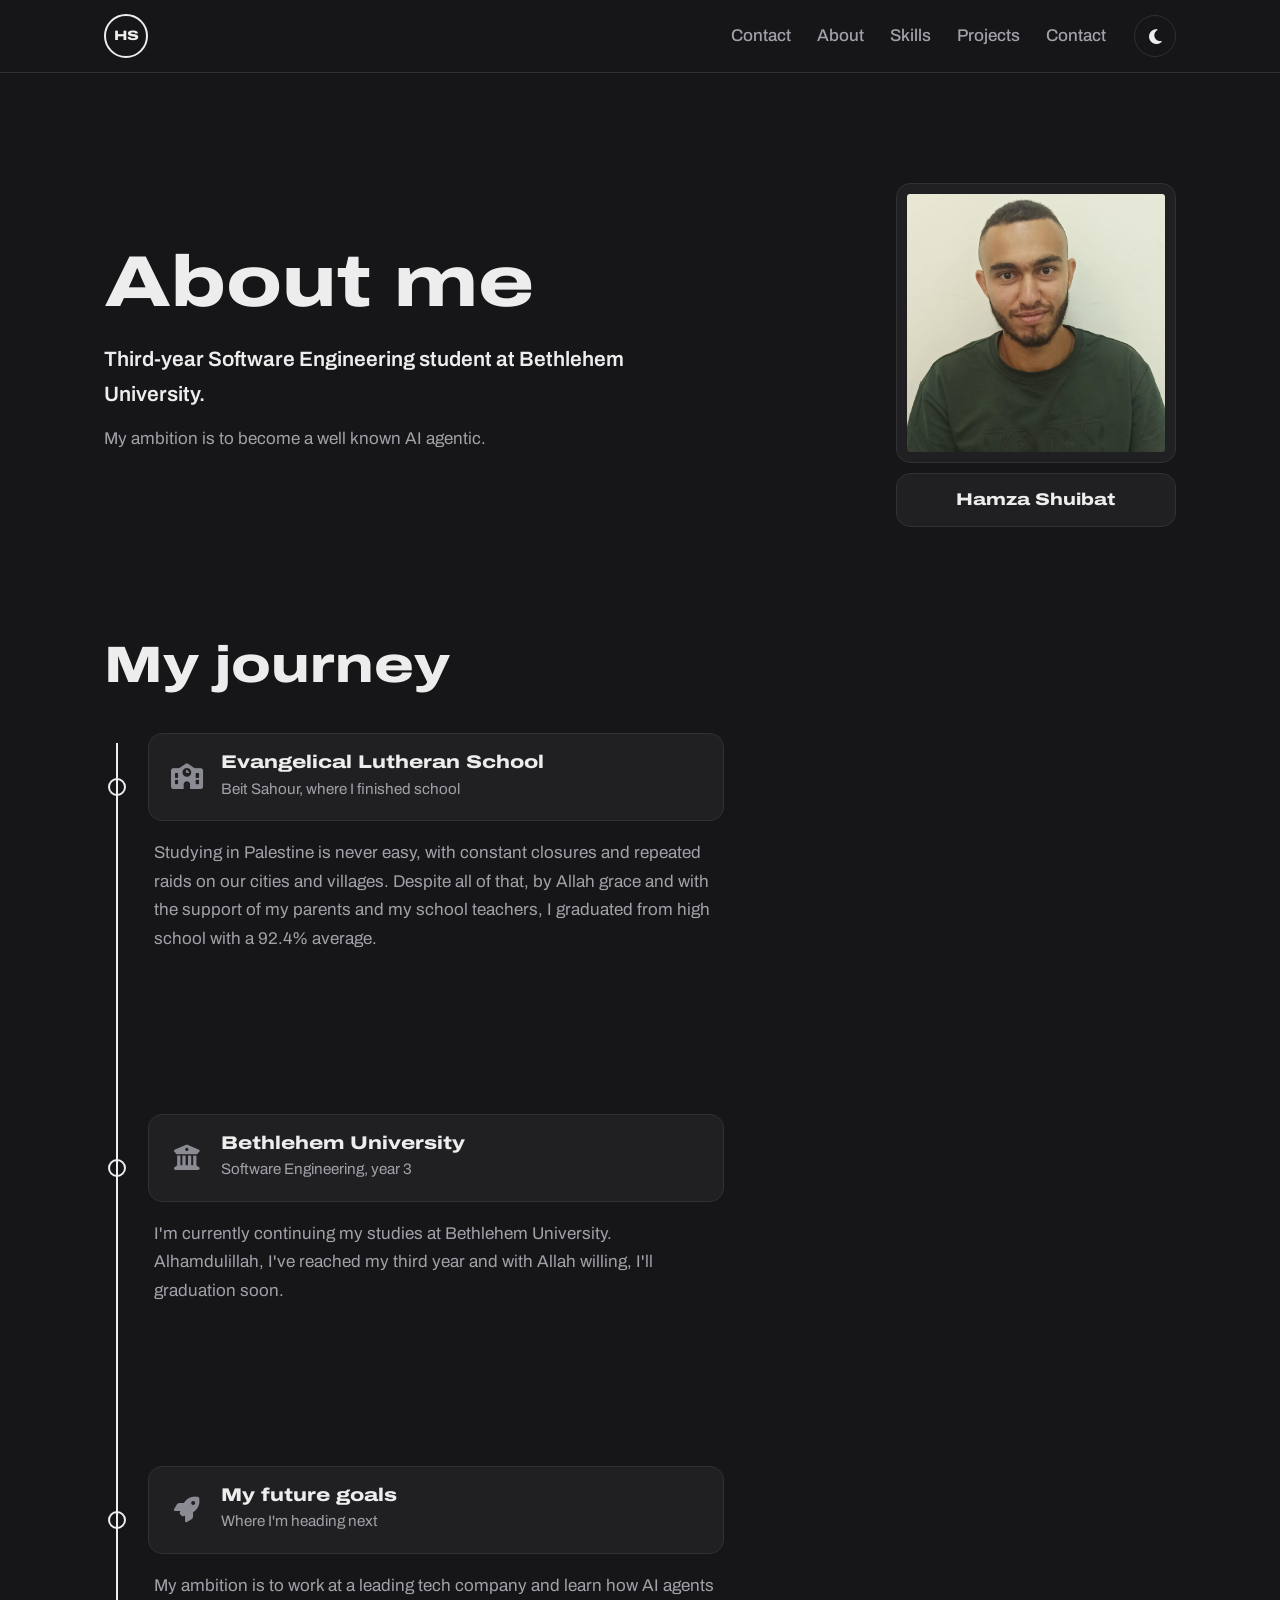
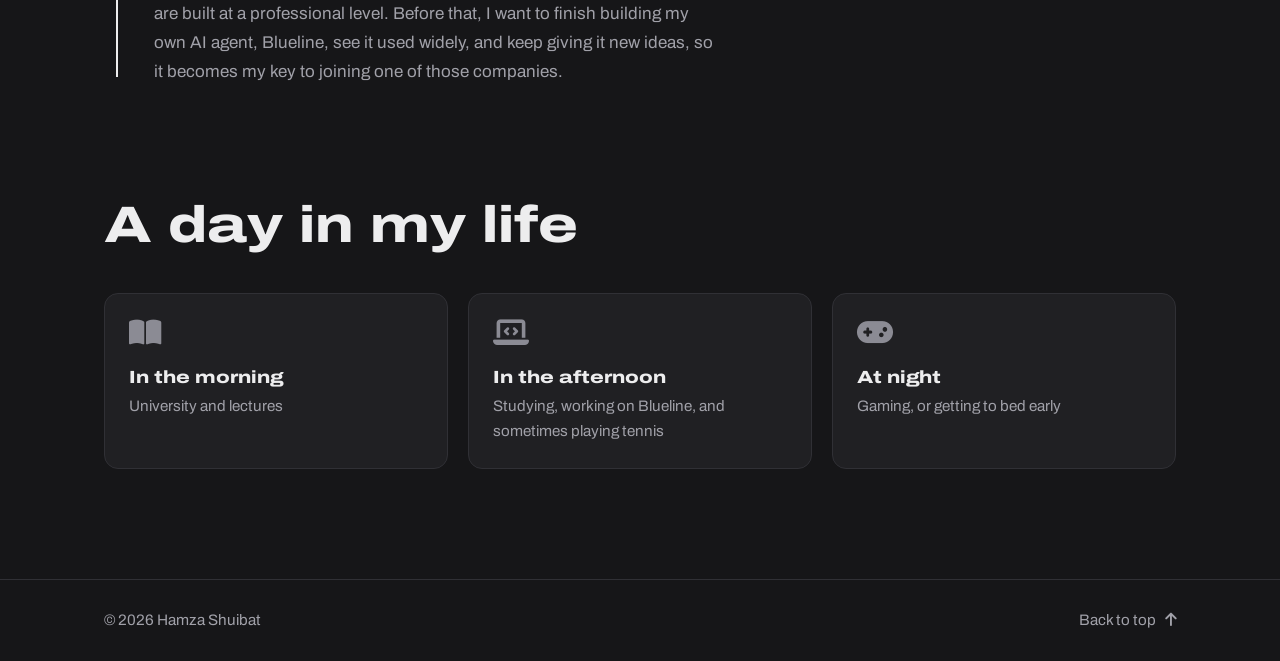
==== about.html @ bf214201 "Add files via upload" ====
<!DOCTYPE html>
<html lang="en">

<head>
    <meta charset="UTF-8">
    <meta name="viewport" content="width=device-width, initial-scale=1.0">
    <meta name="description" content="About Hamza Shuibat: education, journey, and goals.">
    <title>About me | Hamza Shuibat</title>
    <link rel="icon" href="images/favicon.svg" type="image/svg+xml">
    <link rel="preconnect" href="https://fonts.googleapis.com">
    <link rel="preconnect" href="https://fonts.gstatic.com" crossorigin>
    <link rel="stylesheet"
        href="https://fonts.googleapis.com/css2?family=Archivo:wdth,wght@62..125,100..900&display=swap">
    <link rel="stylesheet" href="https://cdnjs.cloudflare.com/ajax/libs/font-awesome/6.5.1/css/all.min.css">
    <link rel="stylesheet" href="styles.css">
</head>

<body>

    <!-- ===================== HEADER + NAVIGATION BAR ===================== -->
    <header class="header">
        <nav class="nav">
            <a href="index.html" class="logo">HS</a>

            <ul class="nav-links">
                <li><a href="index.html#contact">Contact</a></li>
                <li><a href="about.html">About</a></li>
                <li><a href="skills.html">Skills</a></li>
                <li><a href="projects.html">Projects</a></li>
                <li><a href="index.html#contact">Contact</a></li>
            </ul>

            <input type="checkbox" id="theme-switch" class="theme-switch" aria-label="Light mode">
            <label for="theme-switch" class="theme-toggle" title="Dark / light mode">
                <i class="fa-solid fa-moon" aria-hidden="true"></i>
                <i class="fa-solid fa-sun" aria-hidden="true"></i>
            </label>
        </nav>
    </header>
    <main>

        <!-- ===================== ABOUT: INTRO + PHOTO ===================== -->
        <section class="section container about-top">
            <div class="about-intro">
                <h1>About me</h1>
                <p class="about-lead">Third-year Software Engineering student at Bethlehem University.</p>
                <p>My ambition is to become a well known AI agentic.</p>
            </div>

            <figure class="profile">
                <img src="images/ME.jpg" alt="Hamza Shuibat">
                <figcaption>Hamza Shuibat</figcaption>
            </figure>
        </section>

        <!-- ===================== MY JOURNEY ===================== -->
        <section class="section container">

            <h2>My journey</h2>

            <ol class="journey">
                <li class="stop">
                    <a class="stop-card" href="https://lutheran-school-bs.wixsite.com/elsbs/programs?lang=ar"
                        target="_blank" rel="noopener">
                        <i class="fa-solid fa-school" aria-hidden="true"></i>
                        <div>
                            <h3>Evangelical Lutheran School</h3>
                            <p>Beit Sahour, where I finished school</p>
                        </div>
                    </a>

                    <p class="stop-story">
                        Studying in Palestine is never easy, with constant closures and repeated raids
                        on our cities and villages. Despite all of that, by Allah grace and with the support
                        of my parents and my school teachers, I graduated from high school with a 92.4% average.
                    </p>
                </li>
                <li class="stop">
                    <a class="stop-card" href="https://www.bethlehem.edu/ar/" target="_blank" rel="noopener">
                        <i class="fa-solid fa-building-columns" aria-hidden="true"></i>
                        <div>
                            <h3>Bethlehem University</h3>
                            <p>Software Engineering, year 3</p>
                        </div>
                    </a>

                    <p class="stop-story">
                        I'm currently continuing my studies at Bethlehem University. Alhamdulillah, I've reached
                        my third year and with Allah willing, I'll graduation soon.
                    </p>
                </li>
                <li class="stop">
                    <div class="stop-card">
                        <i class="fa-solid fa-rocket" aria-hidden="true"></i>
                        <div>
                            <h3>My future goals</h3>
                            <p>Where I'm heading next</p>
                        </div>
                    </div>

                    <p class="stop-story">
                        My ambition is to work at a leading tech company and learn how AI agents are built
                        at a professional level. Before that, I want to finish building my own AI agent, Blueline,
                        see it used widely, and keep giving it new ideas, so it becomes my key to joining one of
                        those companies.
                    </p>
                </li>
            </ol>
        </section>
    </main>

    <!-- ===================== A DAY IN MY LIFE ===================== -->
    <section class="section container">
        <h2>A day in my life</h2>

        <ul class="routine">
            <li>
                <i class="fa-solid fa-book-open" aria-hidden="true"></i>
                <h3>In the morning</h3>
                <p>University and lectures</p>
            </li>
            <li>
                <i class="fa-solid fa-laptop-code" aria-hidden="true"></i>
                <h3>In the afternoon</h3>
                <p>Studying, working on Blueline, and sometimes playing tennis</p>
            </li>
            <li>
                <i class="fa-solid fa-gamepad" aria-hidden="true"></i>
                <h3>At night</h3>
                <p>Gaming, or getting to bed early</p>
            </li>
        </ul>
    </section>

    <!-- ===================== FOOTER ===================== -->
    <footer class="footer">
        <div class="container footer-inner">
            <p>&copy; 2026 Hamza Shuibat</p>
            <a href="#" class="to-top">Back to top <i class="fa-solid fa-arrow-up" aria-hidden="true"></i></a>
        </div>
    </footer>

</body>

</html>
---- styles.css ----
/* =====================================================================
   HAMZA SHUIBAT - PORTFOLIO - style.css
   One stylesheet for every page. HTML + CSS only.

   1. Colors (variables)        8. Projects
   2. Base styles               9. Contact
   3. Header + navigation       10. Footer
   4. Dark / light switch       11. Icon colors on hover
   5. Hero                      12. About page
   6. About (home)              12b. Skills page
   7. Skills (home)             13. Animations
                                14. Responsive (mobile)
   ===================================================================== */


/* =====================================================================
   1. COLORS (VARIABLES)
   Every color comes from here, so the theme switch only changes these.
   ===================================================================== */

/* Dark mode (default) */
:root {
    --bg: #161618;
    /* page background */
    --surface: #202023;
    /* cards and boxes */
    --border: #303035;
    /* lines and borders */
    --text: #ededee;
    /* main text */
    --muted: #a1a1a9;
    /* secondary text */
    --icon: #8b8b94;
    /* grey icons before hover */
    --stamp: #f5b544;
    /* project status stamps */
    --frame: #5a5a62;
    /* darker grey for frames on hover */

    /* the original color of each icon (shown on hover) */
    --java: #e76f00;
    --html: #e34f26;
    --css: #1572b6;
    --js: #f7df1e;
    --bash: #4eaa25;
    --arch: #1793d1;
    --zorin: #15a6f0;
    --linux: #fcc624;
    --git: #f05032;
    --ai: #4f9dff;
    --school: #a78bfa;
    --languages: #f59e0b;
    --gaming: #22c55e;
    --linkedin: #0a66c2;
    --github: #ffffff;
    /* GitHub is black, so it's white on the dark theme */
    --youtube: #ff0000;
    --email: #ea4335;
    --whatsapp: #25d366;
    --discord: #5865f2;

    --font: "Archivo", "Helvetica Neue", Arial, sans-serif;
    --radius: 14px;
    color-scheme: dark;
}

/* Light mode: when the theme checkbox is checked.
   :has() means "if the page has a checked #theme-switch, then..." */
:root:has(#theme-switch:checked) {
    --bg: #f3f3f4;
    --surface: #ffffff;
    --border: #dcdce0;
    --text: #19191c;
    --muted: #5d5d67;
    --icon: #9a9aa3;
    --stamp: #b06a00;
    --frame: #b4b4bc;
    --github: #181717;
    color-scheme: light;
}


/* =====================================================================
   2. BASE STYLES
   ===================================================================== */

* {
    box-sizing: border-box;
}

html {
    scroll-behavior: smooth;
    scroll-padding-top: 90px;
    /* #links stop below the sticky header */
}

body {
    margin: 0;
    font-family: var(--font);
    font-size: 1.0625rem;
    line-height: 1.65;
    color: var(--text);
    background: var(--bg);
    transition: background-color 0.4s, color 0.4s;
    /* smooth theme change */
}

img {
    display: block;
    max-width: 100%;
}

a {
    color: inherit;
    text-decoration: none;
}

ul,
ol {
    margin: 0;
    padding: 0;
    list-style: none;
}

h1,
h2,
h3 {
    margin: 0;
    line-height: 1.1;
    font-weight: 800;
    font-stretch: 125%;
    /* the wide version of the Archivo font */
}

:focus-visible {
    outline: 2px solid var(--text);
    outline-offset: 4px;
}

/* centers the content and limits its width */
.container {
    max-width: 1120px;
    margin: 0 auto;
    padding: 0 24px;
}

.section {
    padding-top: 110px;
}

.section h2 {
    margin-bottom: 40px;
    font-size: clamp(2.2rem, 5vw, 3.2rem);
}


/* =====================================================================
   3. HEADER + NAVIGATION BAR
   ===================================================================== */

.header {
    position: sticky;
    /* stays at the top while scrolling */
    top: 0;
    z-index: 10;
    background: var(--bg);
    border-bottom: 1px solid var(--border);
    transition: background-color 0.4s, border-color 0.4s;
}

.nav {
    display: flex;
    align-items: center;
    gap: 28px;
    max-width: 1120px;
    height: 72px;
    margin: 0 auto;
    padding: 0 24px;
}

/* the round "HS" logo */
.logo {
    display: flex;
    align-items: center;
    justify-content: center;
    width: 44px;
    height: 44px;
    border: 2px solid var(--text);
    border-radius: 50%;
    font-size: 0.85rem;
    font-weight: 800;
    font-stretch: 125%;
    transition: transform 0.4s, background-color 0.3s, color 0.3s;
}

.logo:hover {
    background: var(--text);
    color: var(--bg);
    transform: rotate(-15deg) scale(1.08);
}

.nav-links {
    display: flex;
    gap: 26px;
    margin-left: auto;
    /* pushes the links to the right */
}

.nav-links a {
    position: relative;
    color: var(--muted);
    font-weight: 500;
    transition: color 0.2s;
}

/* underline that grows on hover */
.nav-links a::after {
    content: "";
    position: absolute;
    left: 0;
    bottom: -4px;
    width: 100%;
    height: 2px;
    background: var(--text);
    transform: scaleX(0);
    transition: transform 0.3s;
}

.nav-links a:hover {
    color: var(--text);
}

.nav-links a:hover::after {
    transform: scaleX(1);
}


/* =====================================================================
   4. DARK / LIGHT SWITCH
   ===================================================================== */

/* the real checkbox is hidden, but you can still reach it with Tab */
.theme-switch {
    position: fixed;
    /* always "on screen", so focusing it never scrolls the page */
    top: 0;
    left: 0;
    opacity: 0;
    pointer-events: none;
}

/* the round button you see (clicking a <label> toggles its checkbox) */
.theme-toggle {
    position: relative;
    width: 42px;
    height: 42px;
    border: 1px solid var(--border);
    border-radius: 50%;
    cursor: pointer;
    transition: border-color 0.3s, transform 0.3s;
}

.theme-toggle:hover {
    border-color: var(--text);
    transform: scale(1.1);
}

/* focus ring on the button when the checkbox has keyboard focus */
.theme-switch:focus-visible+.theme-toggle {
    outline: 2px solid var(--text);
    outline-offset: 3px;
}

/* both icons sit in the center; only one is visible at a time */
.theme-toggle i {
    position: absolute;
    top: 50%;
    left: 50%;
    translate: -50% -50%;
    transition: opacity 0.4s, transform 0.5s;
}

.fa-moon {
    color: var(--text);
}

.fa-sun {
    color: var(--stamp);
    opacity: 0;
    transform: rotate(-90deg) scale(0.4);
}

/* light mode: the moon spins away and the sun spins in */
.theme-switch:checked+.theme-toggle .fa-moon {
    opacity: 0;
    transform: rotate(90deg) scale(0.4);
}

.theme-switch:checked+.theme-toggle .fa-sun {
    opacity: 1;
    transform: none;
}


/* =====================================================================
   5. HERO
   ===================================================================== */

.hero {
    display: flex;
    align-items: center;
    justify-content: space-between;
    gap: 48px;
    min-height: calc(100vh - 72px);
    padding-top: 40px;
    padding-bottom: 40px;
}

.hero h1 {
    font-size: clamp(2.8rem, 8vw, 5.6rem);
    animation: fade-up 0.8s both;
}

.hero-title {
    margin: 14px 0 22px;
    color: var(--muted);
    font-size: clamp(1.15rem, 2.4vw, 1.5rem);
    font-weight: 600;
    animation: fade-up 0.8s 0.15s both;
}

.hero-intro {
    max-width: 44ch;
    margin: 0 0 34px;
    color: var(--muted);
    animation: fade-up 0.8s 0.3s both;
}

.hero-buttons {
    display: flex;
    flex-wrap: wrap;
    gap: 14px;
    animation: fade-up 0.8s 0.45s both;
}

/* buttons */
.button {
    display: inline-block;
    padding: 13px 26px;
    border: 2px solid var(--text);
    border-radius: 999px;
    font-weight: 650;
    transition: transform 0.25s, background-color 0.25s, color 0.25s;
}

.button-main {
    background: var(--text);
    color: var(--bg);
}

.button:hover {
    transform: translateY(-4px);
}

.button-outline:hover {
    background: var(--text);
    color: var(--bg);
}

/* your photo in a circle */
.hero-circle {
    position: relative;
    flex-shrink: 0;
    width: 300px;
    height: 300px;
    animation: pop-in 0.9s 0.3s both;
}

.hero-circle img {
    width: 100%;
    height: 100%;
    object-fit: cover;
    /* fills the circle without stretching */
    border: 2px solid var(--border);
    border-radius: 50%;
    transition: border-color 0.4s, transform 0.4s;
}

/* dashed ring around the photo */
.hero-circle::before {
    content: "";
    position: absolute;
    inset: -18px;
    border: 2px dashed var(--border);
    border-radius: 50%;
}

.hero-circle:hover img {
    border-color: var(--text);
    transform: scale(1.03);
}

.hero-circle:hover::before {
    animation: spin 6s linear infinite;
}


/* =====================================================================
   6. ABOUT (HOME)
   ===================================================================== */

.about {
    display: flex;
    align-items: flex-start;
    gap: 56px;
}

.about-text {
    flex: 1;
    max-width: 60ch;
}

.about-text p {
    margin: 0 0 18px;
    color: var(--muted);
    font-size: 1.15rem;
}

/* the list with icons */
.facts {
    flex: 0 0 340px;
    padding: 10px;
    border: 1px solid var(--border);
    border-radius: var(--radius);
    background: var(--surface);
}

.facts li {
    display: flex;
    align-items: center;
    gap: 14px;
    padding: 10px 14px;
    border-radius: 10px;
    transition: background-color 0.25s, transform 0.25s;
}

.facts i {
    width: 24px;
    text-align: center;
    font-size: 1.2rem;
    color: var(--icon);
    transition: color 0.3s;
}

.facts li:hover {
    background: var(--bg);
    transform: translateX(6px);
}

.about-buttons {
    margin-top: 36px;
    /* about half the button's height */
    margin-left: -4px;
    /* a small nudge to the left */
}


/* =====================================================================
   7. SKILLS (HOME)
   Each card is a link to its catalog on skills.html.
   ===================================================================== */

.skills {
    display: flex;
    flex-wrap: wrap;
    /* cards move to the next line when there's no room */
    gap: 20px;
}

.skill {
    flex: 1 1 calc(33.333% - 20px);
    /* 3 cards per row */
}

/* the link fills the whole card, so you can click anywhere on it */
.skill a {
    display: flex;
    flex-direction: column;
    gap: 18px;
    height: 100%;
    padding: 28px;
    border: 1px solid var(--border);
    border-radius: var(--radius);
    background: var(--surface);
    transition: transform 0.3s, border-color 0.3s, box-shadow 0.3s;
}

.skill i {
    font-size: 2.4rem;
    color: var(--icon);
    /* grey until you hover */
    transition: color 0.3s;
}

.skill h3 {
    font-size: 1.2rem;
}

.skill a:hover {
    transform: translateY(-8px);
    border-color: var(--icon);
    box-shadow: 0 14px 30px rgb(0 0 0 / 0.18);
}

.skill a:hover i {
    animation: wiggle 0.6s;
}

/* "More & More": dashed border, and the arrow slides right */
.skill-more a {
    border-style: dashed;
    background: transparent;
}

.skill-more a:hover i {
    color: var(--text);
    animation: slide-right 0.6s;
}


/* =====================================================================
   8. PROJECTS
   ===================================================================== */

.projects {
    display: flex;
    gap: 28px;
}

.project {
    position: relative;
    flex: 1;
    display: flex;
    flex-direction: column;
    overflow: hidden;
    border: 1px solid var(--border);
    border-radius: var(--radius);
    background: var(--surface);
    transition: transform 0.35s, border-color 0.35s, box-shadow 0.35s;
}

.project-image {
    margin: 0;
    aspect-ratio: 16 / 10;
    overflow: hidden;
    /* keeps the zoomed image inside */
    border-bottom: 1px solid var(--border);
}

.project-image img {
    width: 100%;
    height: 100%;
    object-fit: cover;
    transition: transform 0.6s;
}

/* status stamp on the image corner */
.stamp {
    position: absolute;
    top: 16px;
    right: 16px;
    margin: 0;
    padding: 6px 12px;
    border: 2px solid var(--stamp);
    border-radius: 6px;
    background: var(--bg);
    color: var(--stamp);
    font-size: 0.75rem;
    font-weight: 800;
    font-stretch: 125%;
    letter-spacing: 0.08em;
    text-transform: uppercase;
    rotate: -4deg;
}

.project-body {
    display: flex;
    flex-direction: column;
    flex: 1;
    padding: 26px 28px 28px;
}

.project-body h3 {
    margin-bottom: 12px;
    font-size: 1.7rem;
}

.project-body p {
    margin: 0 0 18px;
    color: var(--muted);
}

.tags {
    display: flex;
    flex-wrap: wrap;
    gap: 8px;
    margin-bottom: 24px;
}

.tags li {
    padding: 4px 12px;
    border: 1px solid var(--border);
    border-radius: 999px;
    color: var(--muted);
    font-size: 0.85rem;
}

.project-links {
    display: flex;
    gap: 22px;
    margin-top: auto;
    /* pushes the links to the bottom of the card */
}

.project-links a {
    font-weight: 650;
    border-bottom: 2px solid var(--border);
    transition: border-color 0.3s;
}

.project-links a:hover {
    border-color: var(--text);
}

.project:hover {
    transform: translateY(-8px);
    border-color: var(--icon);
    box-shadow: 0 18px 40px rgb(0 0 0 / 0.22);
}

.project:hover .project-image img {
    transform: scale(1.06);
}

.project:hover .stamp {
    animation: stamp 0.5s;
}

/* "More projects" button on the right, under the cards */
.projects-buttons {
    display: flex;
    justify-content: flex-end;
    /* pushes the button to the right */
    margin-top: 28px;
}

.projects-buttons i {
    margin-left: 8px;
    transition: transform 0.3s;
}

/* the arrow slides right on hover */
.projects-buttons .button:hover i {
    transform: translateX(5px);
}


/* =====================================================================
   9. CONTACT
   ===================================================================== */

.contact-text {
    margin: -20px 0 36px;
    color: var(--muted);
}

.socials {
    display: flex;
    flex-wrap: wrap;
    gap: 16px;
}

.social {
    display: flex;
    flex-direction: column;
    align-items: center;
    gap: 10px;
    width: 130px;
    padding: 24px 10px 18px;
    border: 1px solid var(--border);
    border-radius: var(--radius);
    background: var(--surface);
    color: var(--muted);
    font-weight: 600;
    transition: transform 0.3s, border-color 0.3s, color 0.3s;
}

.social i {
    font-size: 2.6rem;
    color: var(--icon);
    /* grey until you hover */
    transition: color 0.3s;
}

.social:hover {
    transform: translateY(-8px);
    border-color: var(--icon);
    color: var(--text);
}

.social:hover i {
    animation: bounce 0.6s;
}


/* =====================================================================
   10. FOOTER
   ===================================================================== */

.footer {
    margin-top: 110px;
    border-top: 1px solid var(--border);
}

.footer-inner {
    display: flex;
    justify-content: space-between;
    align-items: center;
    padding-top: 28px;
    padding-bottom: 28px;
    color: var(--muted);
    font-size: 0.95rem;
}

.footer p {
    margin: 0;
}

.to-top {
    transition: color 0.3s;
}

.to-top i {
    margin-left: 6px;
    transition: transform 0.3s;
}

.to-top:hover {
    color: var(--text);
}

.to-top:hover i {
    transform: translateY(-4px);
}


/* =====================================================================
   11. ICON COLORS ON HOVER
   Each item has a class (java, arch, github...). On hover its icon
   changes from grey to its original color.
   ===================================================================== */

.java:hover i {
    color: var(--java);
}

.html:hover i {
    color: var(--html);
}

.css:hover i {
    color: var(--css);
}

.js:hover i {
    color: var(--js);
}

.bash:hover i {
    color: var(--bash);
}

.arch:hover i {
    color: var(--arch);
}

.zorin:hover i {
    color: var(--zorin);
}

.linux:hover i {
    color: var(--linux);
}

.git:hover i {
    color: var(--git);
}

.ai:hover i {
    color: var(--ai);
}

.school:hover i {
    color: var(--school);
}

.languages:hover i {
    color: var(--languages);
}

.gaming:hover i {
    color: var(--gaming);
}

.linkedin:hover i {
    color: var(--linkedin);
}

.github:hover i {
    color: var(--github);
}

.youtube:hover i {
    color: var(--youtube);
}

.email:hover i {
    color: var(--email);
}

.whatsapp:hover i {
    color: var(--whatsapp);
}

.discord:hover i {
    color: var(--discord);
}

/* icons Font Awesome doesn't have (from Simple Icons).
   The logo is used as a stencil (mask) and filled with the text color,
   so it changes color exactly like the other icons. */
.si {
    display: inline-block;
    width: 1em;
    height: 1em;
    background-color: currentColor;
    -webkit-mask: var(--logo) center / contain no-repeat;
    mask: var(--logo) center / contain no-repeat;
}

.si-arch {
    --logo: url("https://cdn.jsdelivr.net/npm/simple-icons@16.0.0/icons/archlinux.svg");
}

.si-zorin {
    --logo: url("https://cdn.jsdelivr.net/npm/simple-icons@16.0.0/icons/zorin.svg");
}

.si-bash {
    --logo: url("https://cdn.jsdelivr.net/npm/simple-icons@16.0.0/icons/gnubash.svg");
}


/* =====================================================================
   12. ABOUT PAGE
   ===================================================================== */

/* ---------- top: intro on the left, photo on the right ---------- */
.about-top {
    display: flex;
    align-items: center;
    justify-content: space-between;
    gap: 48px;
}

.about-intro {
    flex: 1;
    max-width: 60ch;
}

.about-intro h1 {
    margin-bottom: 20px;
    font-size: clamp(2.6rem, 7vw, 4.5rem);
    animation: fade-up 0.8s both;
}

.about-intro p {
    margin: 0 0 14px;
    color: var(--muted);
    animation: fade-up 0.8s 0.2s both;
}

/* the first line is bigger and brighter */
.about-intro .about-lead {
    font-size: 1.3rem;
    font-weight: 600;
    color: var(--text);
}

/* photo box + name box underneath, same color */
.profile {
    flex: 0 0 280px;
    margin: 0;
    animation: pop-in 0.8s 0.2s both;
}

.profile img,
.profile figcaption {
    background: var(--surface);
    border: 1px solid var(--border);
    border-radius: var(--radius);
    transition: border-color 0.3s;
}

.profile img {
    width: 100%;
    aspect-ratio: 1;
    /* always a square */
    object-fit: cover;
    /* fills the square without stretching */
    padding: 10px;
}

.profile figcaption {
    margin-top: 10px;
    padding: 12px;
    text-align: center;
    font-weight: 800;
    font-stretch: 125%;
}

/* hover: only the frame lights up, no movement */
.profile:hover img,
.profile:hover figcaption {
    border-color: var(--frame);
}

/* ---------- my journey: a line going down with stops ---------- */
.journey {
    position: relative;
    display: flex;
    flex-direction: column;
    gap: 160px;
    /* big space between the stops */
    max-width: 620px;
    padding-left: 44px;
    /* room for the line on the left */
}

/* the line: ::before is the grey track, ::after is the line that draws itself */
.journey::before,
.journey::after {
    content: "";
    position: absolute;
    left: 12px;
    top: 10px;
    bottom: 10px;
    width: 2px;
    background: var(--border);
}

.journey::after {
    background: var(--text);
    transform-origin: top;
    /* grows from the top down */
}

.stop {
    position: relative;
}

/* the dot: its center sits exactly on the line, next to the middle of the card */
.stop::before {
    content: "";
    position: absolute;
    left: -31px;
    /* the line's center (13px) minus the 44px padding */
    top: 54px;
    /* the middle of the card */
    width: 14px;
    height: 14px;
    translate: -50% -50%;
    /* so the dot's center is the point we placed */
    border: 2px solid var(--text);
    border-radius: 50%;
    background: var(--bg);
}

.stop-card {
    display: flex;
    align-items: center;
    gap: 18px;
    padding: 18px 22px;
    border: 1px solid var(--border);
    border-radius: var(--radius);
    background: var(--surface);
    transition: transform 0.3s, border-color 0.3s;
}

.stop-card i {
    width: 32px;
    text-align: center;
    font-size: 1.6rem;
    color: var(--icon);
    transition: color 0.3s, transform 0.3s;
}

.stop-card h3 {
    font-size: 1.15rem;
}

.stop-card p {
    margin: 4px 0 0;
    color: var(--muted);
    font-size: 0.95rem;
}

/* the story under a stop card, in the space between stops */
.stop-story {
    max-width: 60ch;
    margin: 18px 0 0;
    padding: 0 6px;
    color: var(--muted);
    line-height: 1.7;
}

.stop-card:hover {
    transform: translateX(8px);
    border-color: var(--icon);
}

.stop-card:hover i {
    color: var(--text);
    transform: scale(1.15);
}

/* ---------- a day in my life: 3 cards side by side ---------- */
.routine {
    display: flex;
    gap: 20px;
}

.routine li {
    flex: 1;
    /* all 3 cards get the same width */
    padding: 24px;
    border: 1px solid var(--border);
    border-radius: var(--radius);
    background: var(--surface);
    transition: background-color 0.25s, border-color 0.25s;
}

.routine i {
    font-size: 1.8rem;
    color: var(--icon);
    transition: color 0.3s, transform 0.3s;
}

.routine h3 {
    margin: 16px 0 6px;
    font-size: 1.1rem;
}

.routine p {
    margin: 0;
    color: var(--muted);
    font-size: 0.95rem;
}

/* hover like the facts list: the card stays in place,
   the background changes and the icon slides a little */
.routine li:hover {
    background: var(--bg);
    border-color: var(--frame);
}

.routine li:hover i {
    color: var(--text);
    transform: translateX(6px);
}

/* ---------- scroll animation (no JavaScript) ----------
   animation-timeline: view() runs the animation with the scroll
   instead of with time. Browsers that don't support it just
   show everything normally. */
@supports (animation-timeline: view()) {
    @media (prefers-reduced-motion: no-preference) {

        /* each stop has 2 animations:
       stop-in  plays while it enters the screen from the bottom,
       stop-out plays while it leaves the screen at the top */
        .stop {
            animation: stop-in linear both, stop-out linear forwards;
            animation-timeline: view(), view();
            animation-range: entry 0% entry 100%, exit 0% exit 100%;
        }

        /* the line draws itself while the journey comes into view */
        .journey::after {
            animation: draw-line linear both;
            animation-timeline: view();
            animation-range: entry 0% entry 100%;
        }
    }
}


/* =====================================================================
   12b. SKILLS PAGE
   ===================================================================== */

.skills-top h1 {
    margin-bottom: 20px;
    font-size: clamp(2.6rem, 7vw, 4.5rem);
    animation: fade-up 0.8s both;
}

.skills-lead {
    margin: 0;
    color: var(--muted);
    font-size: 1.2rem;
    animation: fade-up 0.8s 0.2s both;
}

/* big empty space between the catalogs */
.catalog {
    padding-top: 220px;
}

/* the icon next to each catalog title */
.catalog h2 i {
    margin-right: 12px;
    color: var(--icon);
}

/* ---------- terminals (Java + Bash), side by side ---------- */
.terminals {
    display: flex;
    gap: 28px;
    align-items: flex-start;
}

.lang {
    flex: 1;
    min-width: 0;
    /* lets long code lines scroll instead of stretching the page */
}

/* small title above each terminal: icon + language name */
.lang h3 {
    display: flex;
    align-items: center;
    gap: 12px;
    margin-bottom: 16px;
    font-size: 1.3rem;
}

.lang h3 i {
    font-size: 1.6rem;
    color: var(--icon);
    transition: color 0.3s;
}

/* the terminal window. It stays dark in both themes, like a real terminal */
.terminal {
    overflow: hidden;
    border: 1px solid #34353f;
    border-radius: 12px;
    background: #24252e;
    color: #e4e4e7;
    font-family: ui-monospace, "SF Mono", Menlo, Consolas, "DejaVu Sans Mono", monospace;
    font-size: 0.9rem;
    line-height: 1.7;
    box-shadow: 0 20px 45px rgb(0 0 0 / 0.35);
    transition: box-shadow 0.3s;
}

/* the three window buttons: red, yellow, green */
.terminal-bar {
    display: flex;
    gap: 8px;
    padding: 14px 16px 6px;
}

.terminal-bar span {
    width: 12px;
    height: 12px;
    border-radius: 50%;
    background: #ff5f57;
}

.terminal-bar span:nth-child(2) {
    background: #febc2e;
}

.terminal-bar span:nth-child(3) {
    background: #28c840;
}

.terminal-body {
    margin: 0;
    padding: 8px 22px 20px;
    overflow-x: auto;
    /* long lines scroll inside the terminal on small screens */
    font: inherit;
}

.terminal-body p {
    margin: 0;
}

/* terminal colors */
.t-path {
    color: #7fdbff;
    font-weight: 700;
}

/* ~ */
.t-prompt {
    color: #ff79c6;
}

/* ❯ */
.t-kw {
    color: #ff79c6;
}

/* public, class, void */
.t-type {
    color: #8be9fd;
}

/* Main, String */
.t-fn {
    color: #50fa7b;
}

/* main, println */
.t-str {
    color: #f1fa8c;
}

/* "Hello, World!" */
.t-key {
    color: #7fdbff;
    font-weight: 700;
}

/* neofetch labels */

/* the output line: it types itself again when you hover the terminal */
.t-output {
    display: inline-block;
    width: 13ch;
    /* "Hello, World!" is 13 characters */
    overflow: hidden;
    white-space: nowrap;
    vertical-align: bottom;
}

.lang:hover .t-output {
    animation: typing 0.9s steps(13);
}

/* blinking cursor */
.t-cursor {
    display: inline-block;
    width: 0.6em;
    height: 1.15em;
    background: #c8c8cf;
    vertical-align: text-bottom;
    animation: blink 1s steps(1) infinite;
}

/* hover: a deeper shadow under the terminal */
.lang:hover .terminal {
    box-shadow: 0 26px 55px rgb(0 0 0 / 0.45);
}

/* ---------- neofetch ---------- */
.neofetch {
    display: flex;
    align-items: flex-start;
    gap: 28px;
    margin: 10px 0 14px;
}

/* the Arch icon: grey, turns Arch blue when you hover the terminal */
.neofetch .si {
    flex-shrink: 0;
    font-size: 7.5rem;
    color: #5d5f6b;
    transition: color 0.4s;
}

.bash:hover .neofetch .si {
    color: var(--arch);
}

/* the 8 color squares at the bottom of neofetch */
.color-blocks {
    display: flex;
    margin-top: 10px;
}

.color-blocks span {
    width: 22px;
    height: 14px;
}

.color-blocks span:nth-child(1) {
    background: #21222c;
}

.color-blocks span:nth-child(2) {
    background: #ff5555;
}

.color-blocks span:nth-child(3) {
    background: #50fa7b;
}

.color-blocks span:nth-child(4) {
    background: #f1fa8c;
}

.color-blocks span:nth-child(5) {
    background: #bd93f9;
}

.color-blocks span:nth-child(6) {
    background: #ff79c6;
}

.color-blocks span:nth-child(7) {
    background: #8be9fd;
}

.color-blocks span:nth-child(8) {
    background: #f8f8f2;
}

/* ---------- AI agentic: "work in progress" card ---------- */
.wip-card {
    display: flex;
    align-items: center;
    gap: 28px;
    max-width: 720px;
    padding: 32px;
    border: 1px dashed var(--frame);
    /* dashed = not finished yet */
    border-radius: var(--radius);
    background: var(--surface);
    transition: border-color 0.3s, background-color 0.3s;
}

.wip-card>i {
    font-size: 3.5rem;
    color: var(--icon);
    transition: color 0.3s;
}

.wip-card h3 {
    margin-bottom: 8px;
    font-size: 1.5rem;
}

.wip-card p {
    margin: 0;
    color: var(--muted);
}

/* the "In development" badge with a pulsing dot */
.wip-card .wip-badge {
    display: inline-flex;
    align-items: center;
    gap: 8px;
    margin-bottom: 12px;
    padding: 4px 12px;
    border: 1px solid var(--stamp);
    border-radius: 999px;
    color: var(--stamp);
    font-size: 0.8rem;
    font-weight: 700;
}

.wip-dot {
    width: 8px;
    height: 8px;
    border-radius: 50%;
    background: var(--stamp);
    animation: pulse 1.6s ease-in-out infinite;
}

.wip-card:hover {
    border-color: var(--icon);
    background: var(--bg);
}

.wip-card:hover>i {
    color: var(--ai);
    animation: wiggle 0.6s;
}

/* ---------- Linux: the Arch button ---------- */
.arch-link {
    display: inline-flex;
    flex-direction: column;
    align-items: center;
    gap: 10px;
    padding: 28px 40px;
    border: 1px solid var(--border);
    border-radius: var(--radius);
    background: var(--surface);
    transition: background-color 0.3s, border-color 0.3s;
}

/* the logo: grey, turns Arch blue on hover (section 11) and grows a little */
.arch-link i {
    font-size: 6rem;
    color: var(--icon);
    transition: color 0.4s, transform 0.4s;
}

.arch-link span {
    font-size: 1.3rem;
    font-weight: 800;
    font-stretch: 125%;
}

.arch-link small {
    color: var(--muted);
    font-size: 0.85rem;
}

.arch-link:hover {
    background: var(--bg);
    border-color: var(--frame);
}

.arch-link:hover i {
    transform: scale(1.08);
}

/* small titles inside the Linux section */
.linux-sub {
    margin: 64px 0 20px;
    font-size: 1.4rem;
}

/* ---------- desktop boxes: name (link) + video ---------- */
.rice {
    padding: 20px;
    border: 1px solid var(--border);
    border-radius: var(--radius);
    background: var(--surface);
    transition: border-color 0.3s;
}

.rice:hover {
    border-color: var(--frame);
}

.rice-name {
    display: inline-flex;
    align-items: center;
    gap: 10px;
    margin-bottom: 14px;
    font-size: 1.25rem;
    font-weight: 800;
    font-stretch: 125%;
}

/* the little "open link" arrow moves up-right on hover */
.rice-name i {
    font-size: 0.8rem;
    color: var(--icon);
    transition: transform 0.3s, color 0.3s;
}

.rice-name:hover i {
    color: var(--text);
    transform: translate(3px, -3px);
}

.rice p {
    margin: -6px 0 14px;
    color: var(--muted);
    font-size: 0.95rem;
}

/* the video keeps the YouTube shape (16:9) at any width */
.video {
    aspect-ratio: 16 / 9;
    overflow: hidden;
    border-radius: 10px;
    background: #000;
}

.video iframe {
    display: block;
    width: 100%;
    height: 100%;
    border: 0;
}

/* the two old desktops side by side */
.rices-old {
    display: flex;
    gap: 20px;
}

.rices-old .rice {
    flex: 1;
    min-width: 0;
}

/* ---------- Zorin OS block ---------- */
.zorin-block {
    margin-top: 130px;
    /* big space after the Arch part */
}

/* space between the Zorin logo button and its box */
.zorin-block .rice {
    margin-top: 30px;
}

/* ---------- my current terminal (a real screenshot) ---------- */
.my-terminal {
    margin: 0;
}

.my-terminal img {
    width: 100%;
    border: 1px solid var(--border);
    border-radius: var(--radius);
    box-shadow: 0 20px 45px rgb(0 0 0 / 0.35);
    transition: border-color 0.3s;
}

.my-terminal:hover img {
    border-color: var(--frame);
}

.my-terminal figcaption {
    margin-top: 12px;
    color: var(--muted);
    font-size: 0.9rem;
    text-align: center;
}

/* ---------- Git & GitHub ---------- */
/* short line under a catalog title */
.catalog-lead {
    margin: -20px 0 32px;
    color: var(--muted);
}

/* terminal on the left, GitHub button on the right */
.git-row {
    display: flex;
    align-items: flex-start;
    gap: 28px;
}

.git-row .lang {
    flex: 1;
}

/* ---------- Gaming ---------- */
.games-sub {
    margin: 56px 0 18px;
    font-size: 1.4rem;
}

/* the first small title comes right after the h2, so no extra space */
.games-sub:first-of-type {
    margin-top: 0;
}

/* playing now: one card per game */
.now-playing {
    display: flex;
    flex-wrap: wrap;
    gap: 16px;
}

.now-game {
    display: flex;
    align-items: center;
    gap: 12px;
    padding: 18px 24px;
    border: 1px solid var(--border);
    border-radius: var(--radius);
    background: var(--surface);
    font-size: 1.15rem;
    font-weight: 800;
    font-stretch: 125%;
    transition: background-color 0.3s, border-color 0.3s;
}

.now-game:hover {
    background: var(--bg);
    border-color: var(--frame);
}

/* the green "live" dot, pulsing */
.live-dot {
    width: 10px;
    height: 10px;
    border-radius: 50%;
    background: var(--gaming);
    animation: pulse 1.6s ease-in-out infinite;
}

/* games I've played: small pills that wrap to the next line */
.game-list {
    display: flex;
    flex-wrap: wrap;
    gap: 10px;
}

.game-list li {
    padding: 8px 16px;
    border: 1px solid var(--border);
    border-radius: 999px;
    background: var(--surface);
    color: var(--muted);
    transition: color 0.3s, border-color 0.3s, background-color 0.3s;
}

/* hover: the pill lights up (no movement, so nothing jumps) */
.game-list li:hover {
    background: var(--bg);
    border-color: var(--frame);
    color: var(--text);
}

/* "and more…": dashed, like the "More & More" card on the home page */
.game-list .game-more {
    border-style: dashed;
    background: transparent;
}

/* scroll animation: each catalog fades in from below
   and fades out at the top (same idea as the journey stops) */
@supports (animation-timeline: view()) {
    @media (prefers-reduced-motion: no-preference) {
        .catalog {
            animation: stop-in linear both, stop-out linear forwards;
            animation-timeline: view(), view();
            animation-range: entry 0% entry 100%, exit 0% exit 100%;
        }
    }
}

/* ---------- HTML, CSS, JavaScript: one mini page in 3 stages ---------- */
.web-trio {
    display: flex;
    gap: 20px;
    margin-top: 48px;
}

.web-card {
    flex: 1;
    min-width: 0;
    padding: 22px;
    border: 1px solid var(--border);
    border-radius: var(--radius);
    background: var(--surface);
    transition: border-color 0.3s;
}

.web-card h3 {
    display: flex;
    align-items: center;
    gap: 10px;
    margin-bottom: 16px;
    font-size: 1.15rem;
}

.web-card h3 i {
    font-size: 1.5rem;
    color: var(--icon);
    transition: color 0.3s;
}

.web-card>p {
    margin: 14px 0 0;
    color: var(--muted);
    font-size: 0.95rem;
}

.web-card:hover {
    border-color: var(--frame);
}

/* the mini page: a small "website" made of boxes */
.mini-page {
    position: relative;
    display: flex;
    flex-direction: column;
    gap: 10px;
    height: 170px;
    padding: 14px;
    overflow: hidden;
    border: 1px solid var(--border);
    border-radius: 10px;
    background: var(--bg);
}

/* every box starts as a dashed outline: the HTML "skeleton" */
.mini-page span {
    display: block;
    border: 1.5px dashed var(--icon);
    border-radius: 2px;
    transition: background-color 0.5s, border-color 0.5s, border-radius 0.5s;
}

.mini-bar {
    height: 16px;
}

.mini-title {
    width: 60%;
    height: 22px;
}

.mini-line {
    width: 90%;
    height: 10px;
}

.mini-line.short {
    width: 70%;
}

.mini-btn {
    width: 84px;
    height: 24px;
    margin-top: auto;
}

/* the styled version (CSS on hover, and JavaScript always) */
.css:hover .mini-page span,
.mini-page.styled span {
    border-color: transparent;
    border-radius: 6px;
}

.css:hover .mini-bar,
.styled .mini-bar {
    background: var(--css);
}

.css:hover .mini-title,
.styled .mini-title {
    background: var(--text);
}

.css:hover .mini-line,
.styled .mini-line {
    background: var(--border);
}

.css:hover .mini-btn,
.styled .mini-btn {
    background: var(--css);
    border-radius: 999px;
}

/* HTML hover: the boxes are built one by one, top to bottom */
.html:hover .mini-page span {
    animation: build 0.4s both;
}

.html:hover .mini-page span:nth-child(2) {
    animation-delay: 0.1s;
}

.html:hover .mini-page span:nth-child(3) {
    animation-delay: 0.2s;
}

.html:hover .mini-page span:nth-child(4) {
    animation-delay: 0.3s;
}

.html:hover .mini-page span:nth-child(5) {
    animation-delay: 0.4s;
}

/* JavaScript hover: the button gets "clicked" and a message pops up */
.mini-toast {
    position: absolute;
    right: 12px;
    bottom: 12px;
    padding: 4px 10px;
    border-radius: 999px;
    background: var(--gaming);
    color: #0b1a0f;
    font-size: 0.75rem;
    font-style: normal;
    font-weight: 700;
    opacity: 0;
    transform: translateY(10px);
    transition: opacity 0.3s 0.3s, transform 0.3s 0.3s;
}

.js:hover .mini-btn {
    animation: press 0.4s;
}

.js:hover .mini-toast {
    opacity: 1;
    transform: translateY(0);
}

/* =====================================================================
   12c. PROJECTS PAGE
   ===================================================================== */

.projects-top h1 {
  margin-bottom: 20px;
  font-size: clamp(2.6rem, 7vw, 4.5rem);
  animation: fade-up 0.8s both;
}

.projects-lead {
  margin: 0;
  color: var(--muted);
  font-size: 1.2rem;
  animation: fade-up 0.8s 0.2s both;
}

/* 2 cards per row (the cards themselves come from section 8) */
.projects-all {
  flex-wrap: wrap;
}

.projects-all > * {
  flex: 1 1 calc(50% - 14px);
}

/* "More projects coming soon": dashed card, the + spins on hover */
.project-soon {
  display: flex;
  flex-direction: column;
  align-items: center;
  justify-content: center;
  gap: 12px;
  min-height: 320px;
  padding: 28px;
  border: 1px dashed var(--frame);
  border-radius: var(--radius);
  color: var(--muted);
  text-align: center;
  transition: background-color 0.3s, color 0.3s;
}

.project-soon i {
  font-size: 2.4rem;
  color: var(--icon);
  transition: color 0.3s, transform 0.4s;
}

.project-soon p {
  margin: 0;
}

.project-soon:hover {
  background: var(--surface);
  color: var(--text);
}

.project-soon:hover i {
  color: var(--text);
  transform: rotate(90deg);
}

/* =====================================================================
   13. ANIMATIONS (@keyframes)
   ===================================================================== */

/* the "In development" dot pulses */
@keyframes pulse {
    50% {
        opacity: 0.3;
        transform: scale(0.7);
    }
}

@keyframes pulse {
    50% {
        opacity: 0.3;
        transform: scale(0.7);
    }
}

/* page load: slide up while fading in */
@keyframes fade-up {
    from {
        opacity: 0;
        transform: translateY(24px);
    }

    to {
        opacity: 1;
        transform: translateY(0);
    }
}

/* page load: grow in */
@keyframes pop-in {
    from {
        opacity: 0;
        transform: scale(0.7);
    }

    to {
        opacity: 1;
        transform: scale(1);
    }
}

@keyframes spin {
    to {
        transform: rotate(360deg);
    }
}

/* skill icons shake a little */
@keyframes wiggle {
    25% {
        transform: rotate(-12deg);
    }

    50% {
        transform: rotate(10deg);
    }

    75% {
        transform: rotate(-6deg);
    }
}

/* the "More & More" arrow slides right */
@keyframes slide-right {
    50% {
        transform: translateX(10px);
    }
}

/* contact icons jump */
@keyframes bounce {
    30% {
        transform: translateY(-8px);
    }

    60% {
        transform: translateY(2px);
    }
}

/* the project stamp is "pressed" again */
@keyframes stamp {
    0% {
        transform: scale(1.4);
        opacity: 0;
    }

    70% {
        transform: scale(0.95);
        opacity: 1;
    }

    100% {
        transform: scale(1);
    }
}

/* journey stops: in from below... */
@keyframes stop-in {
    from {
        opacity: 0;
        translate: 0 40px;
        scale: 0.95;
    }

    to {
        opacity: 1;
        translate: 0 0;
        scale: 1;
    }
}

/* ...and out at the top */
@keyframes stop-out {
    from {
        opacity: 1;
        translate: 0 0;
        scale: 1;
    }

    to {
        opacity: 0;
        translate: 0 -30px;
        scale: 0.95;
    }
}

/* the journey line grows down */
@keyframes draw-line {
    from {
        transform: scaleY(0);
    }

    to {
        transform: scaleY(1);
    }
}

/* the Java output types itself */
@keyframes typing {
    from {
        width: 0;
    }

    to {
        width: 13ch;
    }
}

/* terminal cursor */
@keyframes blink {
    50% {
        opacity: 0;
    }
}

/* if the visitor's device asks for less motion, turn animations off */
@media (prefers-reduced-motion: reduce) {
    * {
        animation: none !important;
        transition: none !important;
    }

    html {
        scroll-behavior: auto;
    }
}


/* =====================================================================
   14. RESPONSIVE (MOBILE)
   ===================================================================== */

/* Tablets */
@media (max-width: 900px) {
    .hero-circle {
        width: 220px;
        height: 220px;
    }

    .git-row {
        flex-direction: column;
        /* button under the terminal */
    }

    .rices-old {
        flex-direction: column;
        /* one under the other */
    }

    .distros {
        flex-direction: column;
        /* one distro per row */
    }

    .about,
    .projects {
        flex-direction: column;
        /* stack instead of side by side */
    }

    .facts {
        flex-basis: auto;
        width: 100%;
    }

    .skill {
        flex-basis: calc(50% - 20px);
        /* 2 cards per row */
    }

    .terminals {
        flex-direction: column;
        /* terminals under each other */
    }

    .lang {
        width: 100%;
    }
}

/* Phones */
@media (max-width: 640px) {
    html {
        scroll-padding-top: 130px;
    }

    .distro {
        padding: 22px;
        gap: 18px;
    }

    .distro>i {
        font-size: 3.2rem;
    }

    .wip-card {
        flex-direction: column;
        /* robot on top, text below */
        align-items: flex-start;
        padding: 24px;
    }

    /* the menu moves to a second row under the logo */
    .nav {
        flex-wrap: wrap;
        height: auto;
        padding-top: 12px;
        padding-bottom: 12px;
        row-gap: 12px;
    }

    .theme-toggle {
        margin-left: auto;
    }

    .nav-links {
        order: 3;
        /* place it after the theme button */
        width: 100%;
        justify-content: space-between;
        margin-left: 0;
        font-size: 0.95rem;
    }

    .hero {
        flex-direction: column-reverse;
        /* photo on top, text below */
        align-items: flex-start;
        min-height: auto;
        padding-top: 56px;
    }

    .hero-circle {
        width: 150px;
        height: 150px;
        margin-left: 18px;
    }

    .hero-circle::before {
        inset: -12px;
    }

    .section {
        padding-top: 80px;
    }

    .skill {
        flex-basis: 100%;
        /* 1 card per row */
    }

    .skill a {
        flex-direction: row;
        /* icon next to the title */
        align-items: center;
        padding: 20px 22px;
    }

    .skill i {
        width: 40px;
        font-size: 2rem;
        text-align: center;
    }

    .social {
        flex: 1 1 calc(33.333% - 16px);
        /* 3 icons per row */
        width: auto;
    }

    .stamp {
        top: 12px;
        right: 12px;
        font-size: 0.65rem;
    }

    /* about page */
    .about-top {
        flex-direction: column-reverse;
        /* photo on top, text below */
        align-items: flex-start;
    }

    .profile {
        flex-basis: auto;
        width: 220px;
    }

    .journey {
        padding-left: 36px;
    }

    .journey::before,
    .journey::after {
        left: 8px;
    }

    .stop::before {
        left: -27px;
    }

    .routine {
        flex-direction: column;
    }

    /* skills page */
    .catalog {
        padding-top: 140px;
    }

    .terminal {
        font-size: 0.8rem;
    }

    .neofetch {
        gap: 18px;
    }

    .neofetch .si {
        font-size: 4.5rem;
    }

    .t-comment {
        color: #6b6f85;
        font-style: italic;
    }

    .t-key {
        color: #7fdbff;
        font-weight: 700;
    }

    .t-comment {
        color: #6b6f85;
        font-style: italic;
    }














}
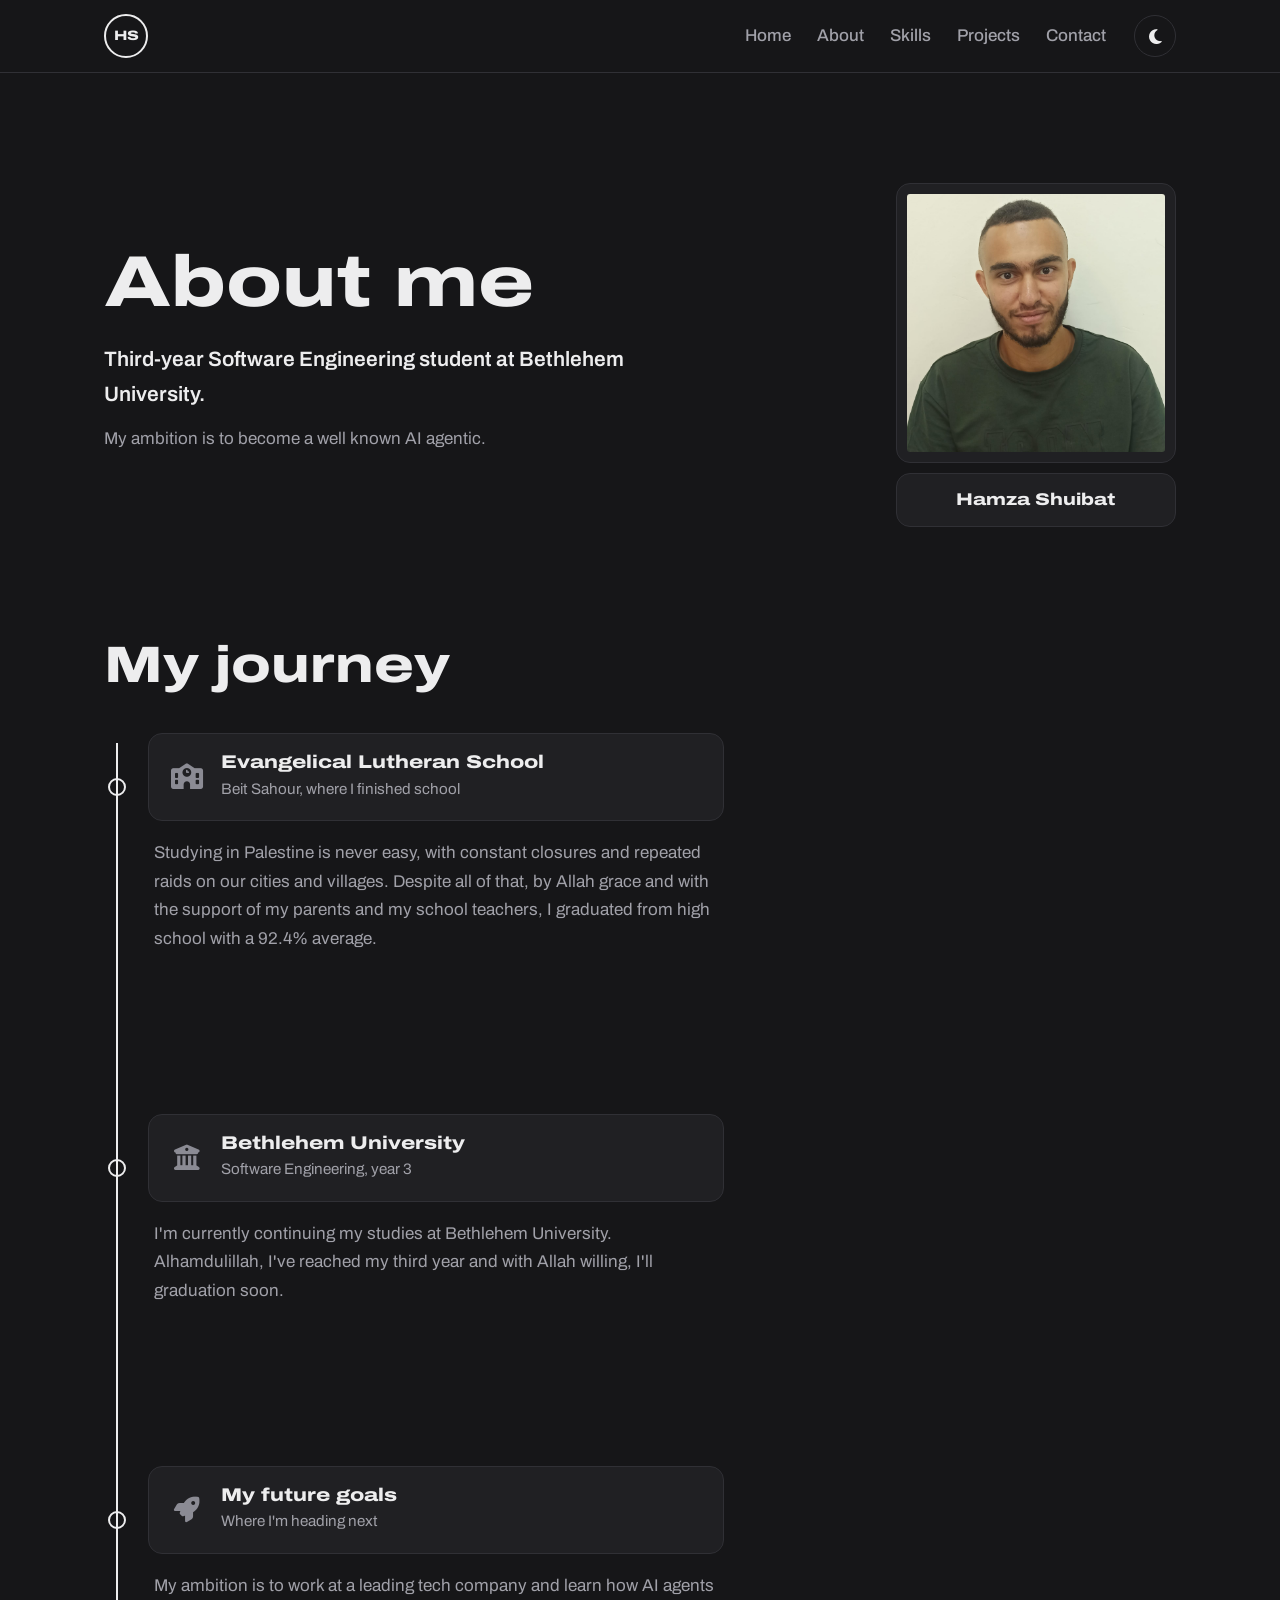
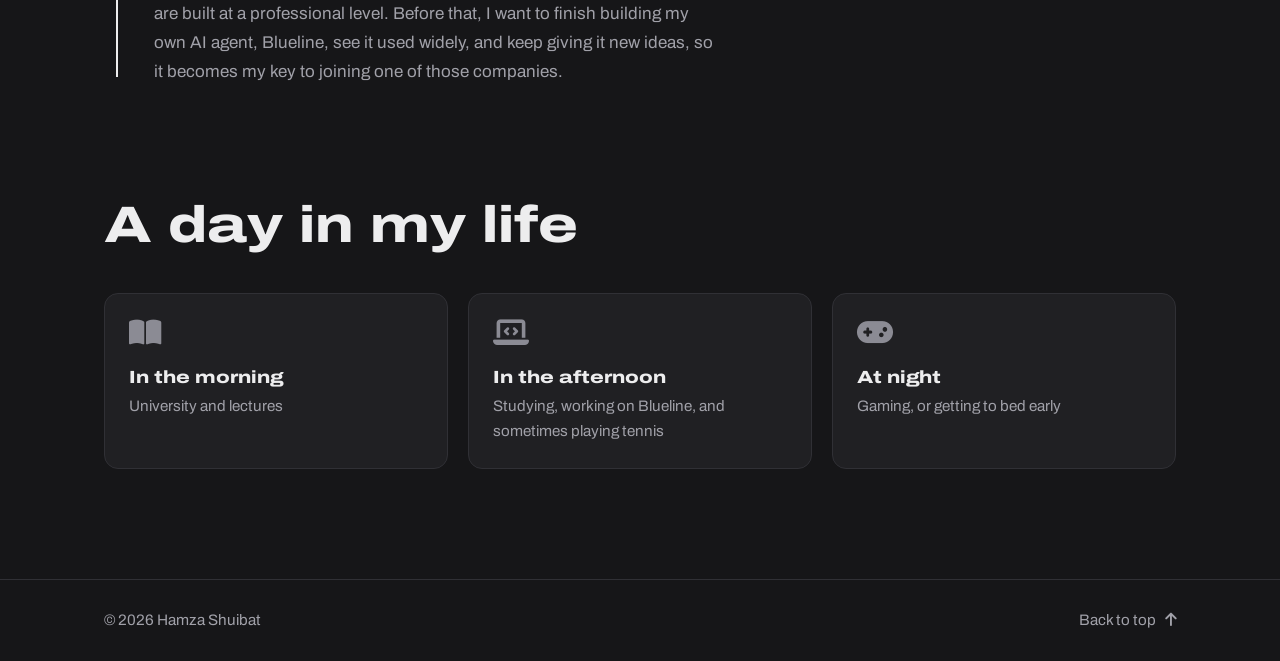
==== commit 695b5bf8: "Add files via upload" ====
--- a/about.html
+++ b/about.html
@@ -23,7 +23,7 @@
             <a href="index.html" class="logo">HS</a>
 
             <ul class="nav-links">
-                <li><a href="index.html#contact">Contact</a></li>
+                <li><a href="index.html">Home</a></li>
                 <li><a href="about.html">About</a></li>
                 <li><a href="skills.html">Skills</a></li>
                 <li><a href="projects.html">Projects</a></li>
